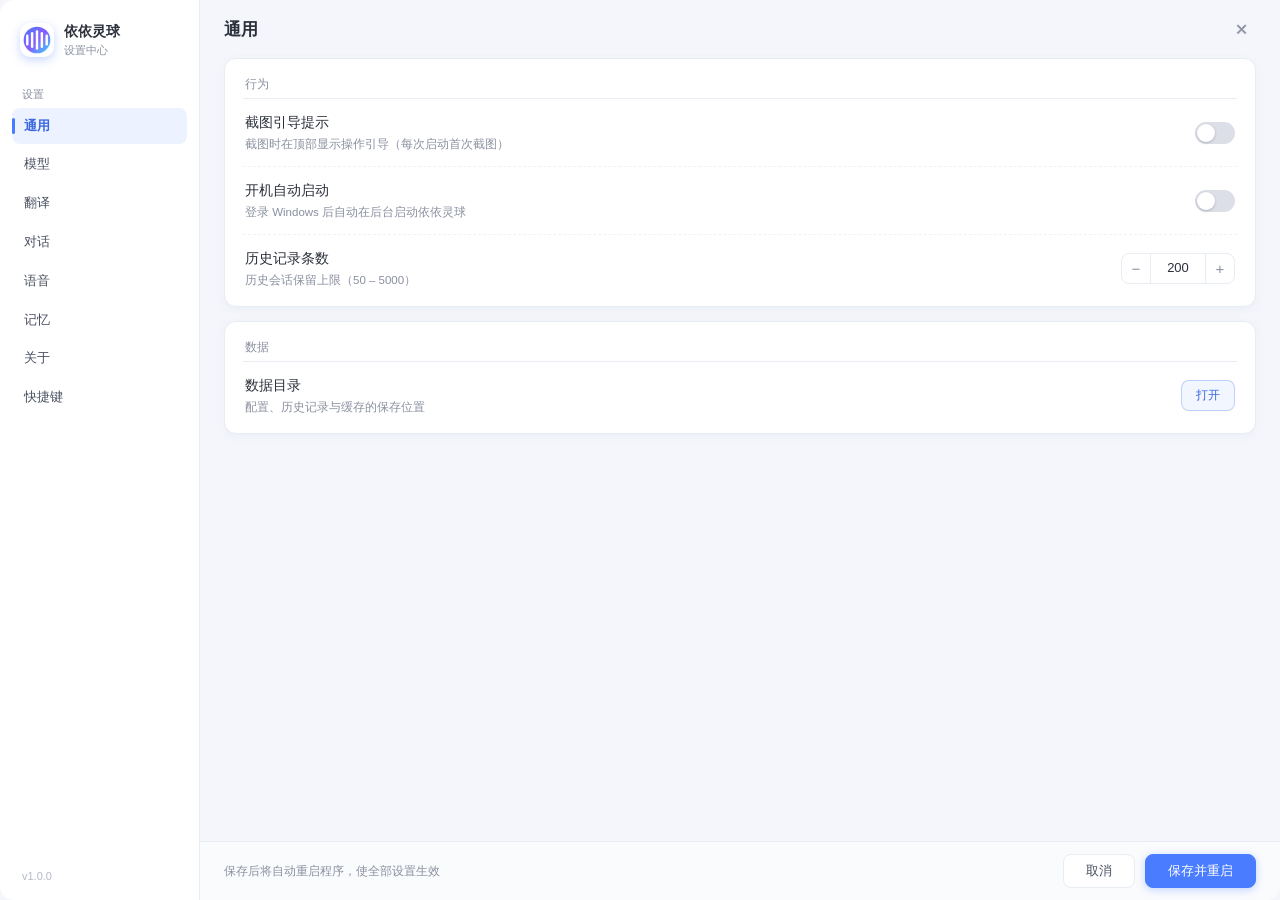
==== wwwroot/settings.html @ 35b39910 "依依灵球 YiYiBall v1.0.0（源码 + 开源合规文件 + 运行时 int8 模型，克隆后编译即完整可用）" ====
<!DOCTYPE html>
<html lang="zh-CN">
<head>
<meta charset="utf-8" />
<meta name="viewport" content="width=device-width, initial-scale=1" />
<title>依依灵球 · 设置</title>
<style>
  * { margin: 0; padding: 0; box-sizing: border-box; }
  :root {
    --brand: #4A7CFF;
    --brand-dim: #3A66E0;
    --bg: #f4f6fb;
    --panel: #ffffff;
    --line: #e8ecf3;
    --text: #2b2f3a;
    --dim: #8a90a0;
  }
  html, body { height: 100%; }
  body {
    font: 13px/1.6 "Microsoft YaHei UI", "Segoe UI", sans-serif;
    background: var(--bg);
    color: var(--text);
    overflow: hidden;
    user-select: none;
  }

  /* 内容铺满窗口，外置柔和阴影由 DropShadowWindow 窗口提供 */
  #wrap {
    display: flex;
    height: 100vh;
    margin: 0;
    border-radius: 14px;
    overflow: hidden;
    background: var(--bg);
  }

  /* ---------- 左侧导航白卡 ---------- */
  #nav {
    width: 200px;
    flex-shrink: 0;
    background: var(--panel);
    border-right: 1px solid var(--line);
    display: flex;
    flex-direction: column;
    padding: 18px 12px 12px;
  }
  .brand {
    display: flex; align-items: center; gap: 10px;
    padding: 2px 8px 16px;
    cursor: default;   /* 可拖动区 */
  }
  .logo {
    width: 34px; height: 34px; border-radius: 10px;
    display: flex; align-items: center; justify-content: center;
    box-shadow: 0 3px 10px rgba(74,124,255,.30);
  }
  .logo svg { width: 34px; height: 34px; border-radius: 10px; }
  .bt { font-size: 14px; font-weight: 600; }
  .bs { font-size: 11px; color: var(--dim); }

  .group-label {
    font-size: 11px; color: var(--dim);
    padding: 10px 10px 4px;
  }
  .nav-item {
    position: relative;
    padding: 8px 12px;
    border-radius: 8px;
    color: #4a5060;
    cursor: pointer;
    display: flex; align-items: center; justify-content: space-between;
    margin-bottom: 2px;
  }
  .nav-item:hover { background: #f2f5fb; }
  .nav-item.active {
    background: rgba(74,124,255,.10);
    color: var(--brand-dim);
    font-weight: 600;
  }
  .nav-item.active::before {
    content: "";
    position: absolute; left: 0; top: 50%;
    transform: translateY(-50%);
    width: 3px; height: 16px; border-radius: 2px;
    background: var(--brand);
  }
  .nav-item.soon { color: #b6bac6; cursor: default; }
  .nav-item.soon:hover { background: transparent; }
  .soon-tag {
    font-size: 10px; color: var(--dim);
    background: #f0f2f7;
    border-radius: 999px; padding: 1px 7px;
  }
  #nav-foot { margin-top: auto; padding: 8px 10px 2px; font-size: 11px; color: #b6bac6; }

  /* ---------- 右侧内容 ---------- */
  #content { flex: 1; display: flex; flex-direction: column; min-width: 0; }
  #head {
    display: flex; align-items: center; justify-content: space-between;
    padding: 16px 24px 10px;
    cursor: default;   /* 可拖动区 */
  }
  #title { font-size: 17px; font-weight: 600; }
  #btn-close {
    width: 28px; height: 28px;
    border: none; border-radius: 8px;
    background: transparent; color: var(--dim);
    font-size: 14px; cursor: pointer;
  }
  #btn-close:hover { background: #ffecec; color: #e05a55; }

  #pages { flex: 1; overflow-y: auto; padding: 4px 24px 16px; }
  #pages::-webkit-scrollbar { width: 6px; }
  #pages::-webkit-scrollbar-thumb { background: #d7dbe4; border-radius: 3px; }

  .page { display: none; }
  .page.active { display: block; }

  .card {
    background: var(--panel);
    border: 1px solid var(--line);
    border-radius: 12px;
    box-shadow: 0 2px 10px rgba(70,90,160,.05);
    padding: 4px 18px;
    margin-bottom: 14px;
  }
  .card-title {
    font-size: 12px; color: var(--dim);
    padding: 12px 2px 4px;
    border-bottom: 1px solid var(--line);
  }
  .row {
    display: flex; align-items: center; justify-content: space-between;
    gap: 20px;
    padding: 13px 2px;
  }
  .row + .row { border-top: 1px dashed #f0f2f7; }
  /* 长说明行：说明整行铺满，控件换到下一行（避免说明文字被输入框挤成窄条竖排） */
  .row.stack { flex-direction: column; align-items: stretch; gap: 10px; }
  .row.stack .ctl { width: 100%; }
  .row.stack .ctl .tin { flex: 1; width: auto; }

  /* 快捷键录制输入框 */
  .hk { text-align: center; cursor: pointer; }
  .hk:focus { border-color: var(--brand); background: #fff; }
  .hk.recording { border-color: var(--brand); background: #f4f7ff; }
  .info { min-width: 0; }
  .info .t { font-size: 13.5px; font-weight: 500; }
  .info .d { font-size: 11.5px; color: var(--dim); margin-top: 1px; }
  #lnk-apikeys { color: var(--brand-dim); font-size: 11px; text-decoration: none; }
  #lnk-apikeys:hover { text-decoration: underline; }

  /* ---------- 控件 ---------- */
  .ctl { flex-shrink: 0; display: flex; align-items: center; gap: 8px; }

  .switch {
    width: 40px; height: 22px; border-radius: 999px;
    background: #dcdfe8; position: relative;
    cursor: pointer; transition: background .18s;
    flex-shrink: 0;
  }
  .switch::after {
    content: "";
    position: absolute; top: 2px; left: 2px;
    width: 18px; height: 18px; border-radius: 50%;
    background: #fff;
    box-shadow: 0 1px 3px rgba(0,0,0,.20);
    transition: left .18s;
  }
  .switch.on { background: var(--brand); }
  .switch.on::after { left: 20px; }

  .tin {
    width: 360px;
    padding: 7px 10px;
    border: 1px solid var(--line);
    border-radius: 8px;
    background: #fbfcfe;
    color: var(--text);
    font: 12.5px "Microsoft YaHei UI", sans-serif;
    outline: none;
  }
  .tin:focus { border-color: var(--brand); background: #fff; }
  .tin.mono { font-family: Consolas, monospace; }

  .sbtn {
    padding: 6px 14px;
    border: 1px solid rgba(74,124,255,.30);
    border-radius: 8px;
    background: rgba(74,124,255,.07);
    color: var(--brand-dim);
    font-size: 12px; cursor: pointer;
    font-family: inherit;
    flex-shrink: 0;
  }
  .sbtn:hover { background: var(--brand); border-color: var(--brand); color: #fff; }

  .step {
    display: flex; align-items: center;
    border: 1px solid var(--line);
    border-radius: 8px; overflow: hidden;
    background: #fff;
  }
  .step button {
    width: 28px; height: 28px;
    border: none; background: transparent;
    color: var(--dim); font-size: 15px; cursor: pointer;
  }
  .step button:hover { background: #f2f5fb; color: var(--text); }
  .step .val {
    min-width: 56px; text-align: center;
    font-size: 13px; font-weight: 500;
    border-left: 1px solid var(--line);
    border-right: 1px solid var(--line);
    padding: 4px 6px;
  }

  .about-val { font-size: 12.5px; color: var(--dim); }

  /* ---------- 底栏 ---------- */
  #foot {
    display: flex; align-items: center; justify-content: space-between;
    padding: 12px 24px;
    border-top: 1px solid var(--line);
    background: rgba(255,255,255,.6);
  }
  .hint { font-size: 11.5px; color: var(--dim); }
  .btns { display: flex; gap: 10px; }
  .btn {
    padding: 7px 22px;
    border-radius: 8px;
    font-size: 13px; cursor: pointer;
    font-family: inherit;
  }
  .btn.ghost {
    border: 1px solid var(--line);
    background: #fff; color: #4a5060;
  }
  .btn.ghost:hover { border-color: #c9cfdb; }
  .btn.primary {
    border: 1px solid var(--brand);
    background: var(--brand); color: #fff;
    box-shadow: 0 2px 8px rgba(74,124,255,.30);
  }
  .btn.primary:hover { background: var(--brand-dim); border-color: var(--brand-dim); }

  /* ---------- Toast ---------- */
  #toast {
    position: fixed; left: 50%; top: 24px;
    transform: translateX(-50%) translateY(-8px);
    background: #fff;
    border: 1px solid rgba(74,124,255,.35);
    color: var(--text);
    padding: 8px 18px;
    border-radius: 999px;
    box-shadow: 0 6px 20px rgba(60,80,160,.16);
    font-size: 12.5px;
    opacity: 0; pointer-events: none;
    transition: all .25s ease;
  }
  #toast.show { opacity: 1; transform: translateX(-50%) translateY(0); }
</style>
</head>
<body>
<div id="wrap">
  <aside id="nav">
    <div class="brand" id="brand">
      <div class="logo"><svg viewBox="0 0 56 56" xmlns="http://www.w3.org/2000/svg">
        <defs><linearGradient id="ballG" x1="0" y1="0" x2="1" y2="1">
          <stop offset="0" stop-color="#4A7CFF"/><stop offset=".5" stop-color="#8A5CFF"/><stop offset="1" stop-color="#38D6FF"/>
        </linearGradient></defs>
        <circle cx="28" cy="28" r="22" fill="url(#ballG)"/>
        <g stroke="#fff" stroke-width="4" stroke-linecap="round">
          <line x1="12" y1="21" x2="12" y2="35"/><line x1="20" y1="17" x2="20" y2="39"/>
          <line x1="28" y1="14" x2="28" y2="42"/><line x1="36" y1="17" x2="36" y2="39"/>
          <line x1="44" y1="21" x2="44" y2="35"/>
        </g>
      </svg></div>
      <div>
        <div class="bt">依依灵球</div>
        <div class="bs">设置中心</div>
      </div>
    </div>

    <div class="group-label">设置</div>
    <div class="nav-item active" data-page="general">通用</div>
    <div class="nav-item" data-page="models">模型</div>
    <div class="nav-item" data-page="translate">翻译</div>
    <div class="nav-item" data-page="chat">对话</div>
    <div class="nav-item" data-page="voice">语音</div>
    <div class="nav-item" data-page="memory">记忆</div>
    <div class="nav-item" data-page="about">关于</div>
    <div class="nav-item" data-page="shortcuts">快捷键</div>

    <div id="nav-foot">v1.0.0</div>
  </aside>

  <main id="content">
    <header id="head">
      <div id="title">通用</div>
      <button id="btn-close" title="关闭 (Esc)">✕</button>
    </header>

    <div id="pages">
      <!-- 通用 -->
      <section class="page active" data-page="general">
        <div class="card">
          <div class="card-title">行为</div>
          <div class="row">
            <div class="info">
              <div class="t">截图引导提示</div>
              <div class="d">截图时在顶部显示操作引导（每次启动首次截图）</div>
            </div>
            <div class="ctl"><div class="switch" id="screenshotTip"></div></div>
          </div>
          <div class="row">
            <div class="info">
              <div class="t">开机自动启动</div>
              <div class="d">登录 Windows 后自动在后台启动依依灵球</div>
            </div>
            <div class="ctl"><div class="switch" id="autoStart"></div></div>
          </div>
          <div class="row">
            <div class="info">
              <div class="t">历史记录条数</div>
              <div class="d">历史会话保留上限（50 – 5000）</div>
            </div>
            <div class="ctl">
              <div class="step">
                <button id="hl-minus" title="减少">−</button>
                <div class="val" id="historyLimit">200</div>
                <button id="hl-plus" title="增加">+</button>
              </div>
            </div>
          </div>
        </div>
        <div class="card">
          <div class="card-title">数据</div>
          <div class="row">
            <div class="info">
              <div class="t">数据目录</div>
              <div class="d">配置、历史记录与缓存的保存位置</div>
            </div>
            <div class="ctl"><button class="sbtn" id="btn-datadir">打开</button></div>
          </div>
        </div>
      </section>

      <!-- 模型（集中管理：API 服务 + 全部模型） -->
      <section class="page" data-page="models">
        <div class="card">
          <div class="card-title">API 服务</div>
          <div class="row">
            <div class="info">
              <div class="t">API 地址</div>
              <div class="d">OpenAI 兼容接口地址（全局共用）</div>
            </div>
            <div class="ctl"><input class="tin mono" id="baseUrl" spellcheck="false" /></div>
          </div>
          <div class="row stack">
            <div class="info">
              <div class="t">API Key</div>
              <div class="d">已保存的 Key 不会回显；留空保持不变，输入新 Key 则覆盖 · <a id="lnk-apikeys" href="https://platform.qianwenai.com/home/api-keys" target="_blank" rel="noopener noreferrer">获取 API Key</a></div>
            </div>
            <div class="ctl">
              <input class="tin mono" id="apiKey" type="password" spellcheck="false" />
              <button class="sbtn" id="btn-eye">显示</button>
            </div>
          </div>
        </div>
        <div class="card">
          <div class="card-title">翻译与对话模型</div>
          <div class="row">
            <div class="info">
              <div class="t">翻译模型</div>
              <div class="d">划词翻译使用的模型</div>
            </div>
            <div class="ctl"><input class="tin mono" id="translationModel" spellcheck="false" /></div>
          </div>
          <div class="row">
            <div class="info">
              <div class="t">截图识别模型</div>
              <div class="d">截图翻译先用的多模态 OCR 模型，识别后再交给对话模型翻译</div>
            </div>
            <div class="ctl"><input class="tin mono" id="ocrModel" spellcheck="false" /></div>
          </div>
          <div class="row">
            <div class="info">
              <div class="t">标题生成模型</div>
              <div class="d">截图翻译与长句划词结束后，为会话重写简短标题</div>
            </div>
            <div class="ctl"><input class="tin mono" id="titleModel" spellcheck="false" /></div>
          </div>
          <div class="row">
            <div class="info">
              <div class="t">对话模型</div>
              <div class="d">对话窗口使用的模型，可针对翻译结果继续追问</div>
            </div>
            <div class="ctl"><input class="tin mono" id="chatModel" spellcheck="false" /></div>
          </div>
        </div>
        <div class="card">
          <div class="card-title">语音模型</div>
          <div class="row">
            <div class="info">
              <div class="t">语音识别模型</div>
              <div class="d">整段录音送该模型转文字</div>
            </div>
            <div class="ctl"><input class="tin mono" id="asrModel" spellcheck="false" /></div>
          </div>
          <div class="row">
            <div class="info">
              <div class="t">意图路由模型</div>
              <div class="d">语音指令的纯分类模型，判断闲聊还是要执行操作</div>
            </div>
            <div class="ctl"><input class="tin mono" id="intentModel" spellcheck="false" /></div>
          </div>
          <div class="row">
            <div class="info">
              <div class="t">操作规划模型</div>
              <div class="d">执行类语音指令的结构化规划（生成操作步骤）</div>
            </div>
            <div class="ctl"><input class="tin mono" id="planModel" spellcheck="false" /></div>
          </div>
        </div>
        <div class="card">
          <div class="card-title">记忆与视觉模型</div>
          <div class="row">
            <div class="info">
              <div class="t">向量化模型</div>
              <div class="d">记忆与知识库共用的 embedding 模型（云端）</div>
            </div>
            <div class="ctl"><input class="tin mono" id="embeddingModel" spellcheck="false" /></div>
          </div>
          <div class="row">
            <div class="info">
              <div class="t">屏幕定位模型</div>
              <div class="d">语音执行操作时定位屏幕元素（输出归一化包围盒的视觉模型）</div>
            </div>
            <div class="ctl"><input class="tin mono" id="groundModel" spellcheck="false" /></div>
          </div>
        </div>
      </section>

      <!-- 翻译 -->
      <section class="page" data-page="translate">
        <div class="card">
          <div class="card-title">划词行为</div>
          <div class="row">
            <div class="info">
              <div class="t">选中后自动发音</div>
              <div class="d">划词翻译完成后自动朗读原词</div>
            </div>
            <div class="ctl"><div class="switch" id="autoSpeak"></div></div>
          </div>
        </div>
      </section>

      <!-- 对话 -->
      <section class="page" data-page="chat">
        <div class="card">
          <div class="card-title">行为</div>
          <div class="row">
            <div class="info">
              <div class="t">回复自动朗读</div>
              <div class="d">对话回复完成后自动朗读（截图翻译的长文不读）</div>
            </div>
            <div class="ctl"><div class="switch" id="autoSpeakReply"></div></div>
          </div>
          <div class="row">
            <div class="info">
              <div class="t">上下文轮数</div>
              <div class="d">每次提问携带的最近对话轮数，越大越连贯也越耗 token（1 – 50）</div>
            </div>
            <div class="ctl">
              <div class="step">
                <button id="ct-minus" title="减少">−</button>
                <div class="val" id="contextTurns">10</div>
                <button id="ct-plus" title="增加">+</button>
              </div>
            </div>
          </div>
        </div>
        <div class="card">
          <div class="card-title">人设</div>
          <div class="row" style="align-items: flex-start;">
            <div class="info">
              <div class="t">系统提示词</div>
              <div class="d">自定义依依的性格与回答风格；留空使用内置讲解者提示词</div>
            </div>
            <div class="ctl">
              <textarea class="tin" id="systemPrompt" rows="4" spellcheck="false"
                style="resize: vertical;" placeholder="留空 = 内置默认人设"></textarea>
            </div>
          </div>
        </div>
      </section>

      <!-- 语音 -->
      <section class="page" data-page="voice">
        <div class="card">
          <div class="card-title">功能开关</div>
          <div class="row">
            <div class="info">
              <div class="t">语音对话</div>
              <div class="d">长按主球进入语音对话（总开关）</div>
            </div>
            <div class="ctl"><div class="switch" id="voiceEnabled"></div></div>
          </div>
          <div class="row">
            <div class="info">
              <div class="t">语音唤醒</div>
              <div class="d">待机时保持监听唤醒词，说唤醒词直接进入语音对话</div>
            </div>
            <div class="ctl"><div class="switch" id="wakeWordEnabled"></div></div>
          </div>
        </div>
        <div class="card">
          <div class="card-title">麦克风</div>
          <div class="row">
            <div class="info">
              <div class="t">录音设备</div>
              <div class="d">语音对话与唤醒共用的输入设备（按系统设备清单）</div>
            </div>
            <div class="ctl"><select class="tin" id="micDevice"></select></div>
          </div>
          <div class="row">
            <div class="info">
              <div class="t">麦克风灵敏度</div>
              <div class="d">越高越容易识别开口，过高可能把噪声误切成语句</div>
            </div>
            <div class="ctl">
              <div class="step">
                <button id="ms-minus" title="降低">−</button>
                <div class="val" id="micSensitivity">50%</div>
                <button id="ms-plus" title="提高">+</button>
              </div>
            </div>
          </div>
        </div>
        <div class="card">
          <div class="card-title">播报</div>
          <div class="row">
            <div class="info">
              <div class="t">CosyVoice 服务地址</div>
              <div class="d">本地 TTS 推理服务，留空则用系统语音兜底</div>
            </div>
            <div class="ctl"><input class="tin mono" id="ttsCosyVoiceUrl" placeholder="http://127.0.0.1:9777" spellcheck="false" /></div>
          </div>
        </div>
      </section>

      <!-- 记忆 -->
      <section class="page" data-page="memory">
        <div class="card">
          <div class="card-title">资料知识库</div>
          <div class="row" style="align-items: flex-start;">
            <div class="info">
              <div class="t">收录文件夹</div>
              <div class="d">一行一个路径，文件夹里的 txt/md/pdf/docx 会自动入库（回答问题时参考）</div>
            </div>
            <div class="ctl">
              <textarea class="tin" id="kbFolders" rows="4" spellcheck="false"
                style="resize: vertical; font-family: Consolas, monospace;"></textarea>
            </div>
          </div>
          <div class="row">
            <div class="info">
              <div class="t">增量扫描</div>
              <div class="d">程序启动时自动扫描；改动文件后也可手动扫描</div>
            </div>
            <div class="ctl"><button class="sbtn" id="btn-scan">立即扫描</button></div>
          </div>
        </div>
        <div class="card">
          <div class="card-title">长期记忆</div>
          <div class="row" style="padding-bottom: 6px;">
            <div class="info">
              <div class="d">说「记住 / 记一下 XXX」即可新增；聊天中提到偏好习惯时依依也会自动记。点内容可编辑。</div>
            </div>
            <div class="ctl"><button class="sbtn" id="btn-refresh-mem">刷新</button></div>
          </div>
          <div id="mem-list"></div>
        </div>
        <div class="card">
          <div class="card-title">技能库</div>
          <div class="row" style="padding-bottom: 6px;">
            <div class="info">
              <div class="d">说「把这个存成技能，叫 XX」沉淀最近一次操作；说「执行 XX」回放。</div>
            </div>
            <div class="ctl"><button class="sbtn" id="btn-refresh-skill">刷新</button></div>
          </div>
          <div id="skill-list"></div>
        </div>
      </section>

      <!-- 快捷键：悬浮球手势（固定） + 全局快捷键（用户自定义录制） -->
      <section class="page" data-page="shortcuts">
        <div class="card">
          <div class="card-title">全局快捷键 · 点击右侧输入框后按下组合键即可设置，按 Backspace 清除，Esc 取消（默认留空不启用）</div>
          <div class="row">
            <div class="info"><div class="t">截图翻译</div><div class="d">等同单击主球，任何界面下按快捷键生效</div></div>
            <div class="ctl"><input id="hk-screenshot" class="tin hk" placeholder="未设置" readonly /></div>
          </div>
          <div class="row">
            <div class="info"><div class="t">开始 / 结束语音对话</div><div class="d">等同长按主球（需语音功能已开启）</div></div>
            <div class="ctl"><input id="hk-voice" class="tin hk" placeholder="未设置" readonly /></div>
          </div>
          <div class="row">
            <div class="info"><div class="t">打开对话面板</div><div class="d">等同双击主球，面板出现在鼠标附近</div></div>
            <div class="ctl"><input id="hk-chat" class="tin hk" placeholder="未设置" readonly /></div>
          </div>
        </div>
        <div class="card">
          <div class="card-title">悬浮球手势</div>
          <div class="row">
            <div class="info"><div class="t">单击主球</div><div class="d">进入截图翻译模式（拖拽框选屏幕区域识别翻译）</div></div>
          </div>
          <div class="row">
            <div class="info"><div class="t">双击主球</div><div class="d">打开对话面板（无选中词的空白会话）</div></div>
          </div>
          <div class="row">
            <div class="info"><div class="t">长按主球 0.5 秒</div><div class="d">进入语音对话模式（松开结束）</div></div>
          </div>
          <div class="row">
            <div class="info"><div class="t">按住拖动</div><div class="d">移动悬浮球位置</div></div>
          </div>
          <div class="row">
            <div class="info"><div class="t">拖至屏幕边缘</div><div class="d">贴边吸附半隐藏，往回拖动恢复</div></div>
          </div>
        </div>
        <div class="card">
          <div class="card-title">划词翻译</div>
          <div class="row">
            <div class="info"><div class="t">选中文字</div><div class="d">任意应用中选中文字即自动触发，无需按键</div></div>
          </div>
        </div>
        <div class="card">
          <div class="card-title">截图模式</div>
          <div class="row">
            <div class="info"><div class="t">拖拽框选</div><div class="d">按住左键框选区域，松手开始识别</div></div>
          </div>
          <div class="row">
            <div class="info"><div class="t">Esc</div><div class="d">取消本次截图</div></div>
          </div>
        </div>
        <div class="card">
          <div class="card-title">托盘</div>
          <div class="row">
            <div class="info"><div class="t">左键点击图标</div><div class="d">打开设置中心</div></div>
          </div>
          <div class="row">
            <div class="info"><div class="t">右键点击图标</div><div class="d">弹出菜单（打开设置 / 退出）</div></div>
          </div>
        </div>
      </section>

      <!-- 关于 -->
      <section class="page" data-page="about">
        <div class="card">
          <div class="card-title">关于</div>
          <div class="row">
            <div class="info"><div class="t">版本</div></div>
            <div class="ctl"><span class="about-val">1.0.0</span></div>
          </div>
          <div class="row">
            <div class="info">
              <div class="t">依依灵球 YiYi Ball</div>
              <div class="d">划词翻译 + AI 对话 + 语音助手，数据保存在程序目录 data 文件夹</div>
            </div>
          </div>
        </div>
      </section>
    </div>

    <footer id="foot">
      <div class="hint">保存后将自动重启程序，使全部设置生效</div>
      <div class="btns">
        <button class="btn ghost" id="btn-cancel">取消</button>
        <button class="btn primary" id="btn-save">保存并重启</button>
      </div>
    </footer>
  </main>
</div>
<div id="toast"></div>

<script>
  const $ = (s) => document.querySelector(s);
  const bridge = window.chrome?.webview;
  if (bridge) bridge.postMessage({ type: 'ready' });

  // ---------- 导航（纯前端切换） ----------
  const titles = { general: '通用', models: '模型', translate: '翻译', chat: '对话', voice: '语音', memory: '记忆', about: '关于', shortcuts: '快捷键' };
  document.querySelectorAll('.nav-item:not(.soon)').forEach((el) => {
    el.addEventListener('click', () => {
      document.querySelectorAll('.nav-item').forEach((n) => n.classList.remove('active'));
      document.querySelectorAll('.page').forEach((p) => p.classList.remove('active'));
      el.classList.add('active');
      const page = el.dataset.page;
      document.querySelector(`.page[data-page="${page}"]`).classList.add('active');
      $('#title').textContent = titles[page];
      if (page === 'memory') { bridge?.postMessage({ type: 'listMemories' }); bridge?.postMessage({ type: 'listSkills' }); }
    });
  });

  // ---------- 控件 ----------
  let cfg = null;
  function fill(c) {
    cfg = c;
    $('#baseUrl').value = c.baseUrl || '';
    $('#apiKey').value = c.apiKey || '';
    $('#translationModel').value = c.translationModel || '';
    $('#chatModel').value = c.chatModel || '';
    $('#ocrModel').value = c.ocrModel || '';
    $('#titleModel').value = c.titleModel || '';
    $('#autoSpeak').classList.toggle('on', !!c.autoSpeak);
    $('#screenshotTip').classList.toggle('on', !!c.showScreenshotTip);
    $('#autoStart').classList.toggle('on', c.autoStart !== false);   // 默认勾选（旧配置无此字段时视为开启）
    $('#historyLimit').textContent = c.historyLimit;
    // 全局快捷键（空 = 未设置）
    const hk = c.hotkeys || {};
    $('#hk-screenshot').value = hk.screenshot || '';
    $('#hk-voice').value = hk.voice || '';
    $('#hk-chat').value = hk.chat || '';
    // 语音
    $('#voiceEnabled').classList.toggle('on', !!c.voiceEnabled);
    $('#wakeWordEnabled').classList.toggle('on', !!c.wakeWordEnabled);
    $('#asrModel').value = c.asrModel || '';
    $('#ttsCosyVoiceUrl').value = c.ttsCosyVoiceUrl || '';
    msVal = Math.min(10, Math.max(0, Math.round((typeof c.micSensitivity === 'number' ? c.micSensitivity : 0.5) * 10)));
    msShow();
    const sel = $('#micDevice');
    sel.innerHTML = '';
    const devs = c.micDevices || [];
    devs.forEach((name, i) => {
      const o = document.createElement('option');
      o.value = i; o.textContent = i + '. ' + name;
      sel.appendChild(o);
    });
    if (!sel.options.length) {
      const o = document.createElement('option');
      o.value = 0; o.textContent = '未检测到麦克风';
      sel.appendChild(o);
    }
    sel.value = String(c.micDevice || 0);
    if (!sel.value && sel.options.length) sel.selectedIndex = 0;
    // 记忆
    $('#embeddingModel').value = c.embeddingModel || '';
    $('#kbFolders').value = (c.kbFolders || []).join('\n');
    // 模型页：意图 / 规划 / 屏幕定位
    $('#intentModel').value = c.intentModel || '';
    $('#planModel').value = c.planModel || '';
    $('#groundModel').value = c.groundModel || '';
    // 对话行为
    $('#autoSpeakReply').classList.toggle('on', !!c.autoSpeakReply);
    $('#systemPrompt').value = c.systemPrompt || '';
    ct = Math.min(50, Math.max(1, typeof c.contextTurns === 'number' ? c.contextTurns : 10));
    ctShow();
  }

  $('#autoSpeak').addEventListener('click', (e) => e.target.classList.toggle('on'));
  $('#screenshotTip').addEventListener('click', (e) => e.target.classList.toggle('on'));
  $('#autoStart').addEventListener('click', (e) => e.target.classList.toggle('on'));
  $('#autoSpeakReply').addEventListener('click', (e) => e.target.classList.toggle('on'));
  $('#voiceEnabled').addEventListener('click', (e) => e.target.classList.toggle('on'));
  $('#wakeWordEnabled').addEventListener('click', (e) => e.target.classList.toggle('on'));

  let hl = 200;
  $('#hl-minus').addEventListener('click', () => { hl = Math.max(50, hl - 50); $('#historyLimit').textContent = hl; });
  $('#hl-plus').addEventListener('click', () => { hl = Math.min(5000, hl + 50); $('#historyLimit').textContent = hl; });

  // 全局快捷键录制：点击输入框进入录制态，按下组合键写入；Esc 取消，Backspace/Delete 清空
  // 安全约束（与 C# 侧 HotkeyMap 一致）：无修饰键时仅允许 F1~F12，防止单键劫持全局打字
  const HK_KEY_NAMES = { Enter: 'Enter', Escape: 'Esc', Tab: 'Tab', Space: 'Space', Backspace: 'Backspace',
    Delete: 'Delete', Insert: 'Insert', Home: 'Home', End: 'End', PageUp: 'PageUp', PageDown: 'PageDown',
    ArrowUp: 'Up', ArrowDown: 'Down', ArrowLeft: 'Left', ArrowRight: 'Right',
    PrintScreen: 'PrintScreen' };
  function hkFormat(mods, key) {
    const parts = [];
    if (mods.ctrl) parts.push('Ctrl');
    if (mods.alt) parts.push('Alt');
    if (mods.shift) parts.push('Shift');
    if (mods.win) parts.push('Win');
    parts.push(key);
    return parts.join('+');
  }
  document.querySelectorAll('.hk').forEach((input) => {
    const old = () => input.dataset.saved !== undefined ? input.dataset.saved : input.value;
    input.addEventListener('focus', () => {
      input.dataset.saved = input.value;
      input.classList.add('recording');
      input.value = '按下组合键…';
    });
    input.addEventListener('blur', () => {
      input.classList.remove('recording');
      input.value = old();
      delete input.dataset.saved;
    });
    input.addEventListener('keydown', (e) => {
      e.preventDefault();
      e.stopPropagation();
      if (e.key === 'Escape') { input.blur(); return; }            // 取消：恢复旧值
      if (e.key === 'Backspace' || e.key === 'Delete') {           // 清除：留空 = 不启用
        input.dataset.saved = '';
        input.blur();
        return;
      }
      const mods = { ctrl: e.ctrlKey, alt: e.altKey, shift: e.shiftKey, win: e.metaKey };
      const mCount = (mods.ctrl ? 1 : 0) + (mods.alt ? 1 : 0) + (mods.shift ? 1 : 0) + (mods.win ? 1 : 0);
      let key = '';
      if (/^Key[A-Z]$/.test(e.code)) key = e.code.slice(3);
      else if (/^Digit[0-9]$/.test(e.code)) key = e.code.slice(5);
      else if (/^F([1-9]|1[0-2])$/.test(e.code)) key = e.code;
      else if (HK_KEY_NAMES[e.code]) key = HK_KEY_NAMES[e.code];
      if (!key) return;                                            // 纯修饰键单独按下：忽略
      const isFKey = /^F([1-9]|1[0-2])$/.test(key);
      if (mCount === 0 && !isFKey) {                               // 无修饰键且非 F 键：拒绝
        input.value = '需配合 Ctrl/Alt/Shift 或使用 F1~F12';
        return;
      }
      input.dataset.saved = hkFormat(mods, key);
      input.blur();
    });
  });

  // 上下文轮数：1..50 档
  let ct = 10;
  function ctShow() { $('#contextTurns').textContent = ct; }
  $('#ct-minus').addEventListener('click', () => { ct = Math.max(1, ct - 1); ctShow(); });
  $('#ct-plus').addEventListener('click', () => { ct = Math.min(50, ct + 1); ctShow(); });

  // 麦克风灵敏度：0..10 档，内部 0..1
  let msVal = 5;
  function msShow() { $('#micSensitivity').textContent = (msVal * 10) + '%'; }
  $('#ms-minus').addEventListener('click', () => { msVal = Math.max(0, msVal - 1); msShow(); });
  $('#ms-plus').addEventListener('click', () => { msVal = Math.min(10, msVal + 1); msShow(); });

  $('#btn-eye').addEventListener('click', () => {
    const inp = $('#apiKey');
    const show = inp.type === 'password';
    inp.type = show ? 'text' : 'password';
    $('#btn-eye').textContent = show ? '隐藏' : '显示';
  });

  // ---------- 消息 ----------
  function toast(msg) {
    const t = $('#toast');
    t.textContent = msg;
    t.classList.add('show');
    clearTimeout(toast._timer);
    toast._timer = setTimeout(() => t.classList.remove('show'), 2200);
  }

  if (bridge) bridge.addEventListener('message', (ev) => {
    const d = ev.data || {};
    if (d.type === 'config') { fill(d); hl = d.historyLimit || 200; }
    else if (d.type === 'saved') {
      // 用保存后的最新值刷新界面，保证勾选与实际配置一致（C# 回传为平铺字段）
      fill(d);
      hl = d.historyLimit || hl;
      toast('已保存，正在重启…');
    }
    else if (d.type === 'memories') renderMemories(d.items || []);
    else if (d.type === 'memoriesSaved') { bridge.postMessage({ type: 'listMemories' }); toast('已更新'); }
    else if (d.type === 'skills') renderSkills(d.items || []);
    else if (d.type === 'skillsSaved') { bridge.postMessage({ type: 'listSkills' }); toast('已删除'); }
    else if (d.type === 'kbScanDone') {
      $('#btn-scan').disabled = false;
      $('#btn-scan').textContent = '立即扫描';
      toast(d.updated >= 0 ? `扫描完成，更新 ${d.updated} 个文件` : ('扫描失败：' + (d.message || '')));
    }
    else if (d.type === 'error') toast(d.message || '出错了');
  });

  // ---------- 记忆页：长期记忆 / 技能库 ----------
  function esc(s) {
    return String(s ?? '').replace(/[&<>"]/g, (c) => ({ '&': '&amp;', '<': '&lt;', '>': '&gt;', '"': '&quot;' }[c]));
  }

  function renderMemories(items) {
    const box = $('#mem-list');
    if (!items.length) {
      box.innerHTML = '<div class="row"><div class="d" style="color:var(--dim)">还没有记忆。</div></div>';
      return;
    }
    box.innerHTML = items.map((m) => `
      <div class="row" data-id="${m.id}">
        <div class="info">
          <div class="t mem-content" style="cursor:text" title="点击编辑">${esc(m.content)}</div>
          <div class="d">${esc(m.updatedAt || '')}</div>
        </div>
        <div class="ctl">
          <button class="sbtn mem-del">删除</button>
        </div>
      </div>`).join('');

    box.querySelectorAll('.mem-del').forEach((btn) => {
      btn.addEventListener('click', () => {
        const id = parseInt(btn.closest('.row').dataset.id, 10);
        bridge?.postMessage({ type: 'deleteMemory', id });
      });
    });
    box.querySelectorAll('.mem-content').forEach((el) => {
      el.addEventListener('click', () => {
        if (el.querySelector('input')) return;
        const row = el.closest('.row');
        const id = parseInt(row.dataset.id, 10);
        const old = el.textContent;
        el.innerHTML = '';
        const inp = document.createElement('input');
        inp.className = 'tin';
        inp.style.width = '100%';
        inp.value = old;
        el.appendChild(inp);
        inp.focus();
        const save = () => {
          const v = inp.value.trim();
          el.textContent = v || old;
          if (v && v !== old) bridge?.postMessage({ type: 'updateMemory', id, content: v });
        };
        inp.addEventListener('keydown', (e) => { if (e.key === 'Enter') inp.blur(); });
        inp.addEventListener('blur', save);
      });
    });
  }

  function renderSkills(items) {
    const box = $('#skill-list');
    if (!items.length) {
      box.innerHTML = '<div class="row"><div class="d" style="color:var(--dim)">还没有技能。</div></div>';
      return;
    }
    box.innerHTML = items.map((s) => {
      let steps = 0;
      try { steps = JSON.parse(s.actions).length; } catch { }
      return `
      <div class="row" data-id="${s.id}">
        <div class="info">
          <div class="t">${esc(s.name)}</div>
          <div class="d">${steps} 步操作序列</div>
        </div>
        <div class="ctl">
          <button class="sbtn skill-del">删除</button>
        </div>
      </div>`;
    }).join('');
    box.querySelectorAll('.skill-del').forEach((btn) => {
      btn.addEventListener('click', () => {
        const id = parseInt(btn.closest('.row').dataset.id, 10);
        bridge?.postMessage({ type: 'deleteSkill', id });
      });
    });
  }

  $('#btn-refresh-mem').addEventListener('click', () => bridge?.postMessage({ type: 'listMemories' }));
  $('#btn-refresh-skill').addEventListener('click', () => bridge?.postMessage({ type: 'listSkills' }));
  $('#btn-scan').addEventListener('click', () => {
    $('#btn-scan').disabled = true;
    $('#btn-scan').textContent = '扫描中…';
    bridge?.postMessage({
      type: 'scanKb',
      folders: $('#kbFolders').value.split('\n').map(s => s.trim()).filter(Boolean)
    });
  });

  // ---------- 保存 / 关闭 / 数据目录 ----------
  $('#btn-save').addEventListener('click', () => {
    if (!bridge) return;
    bridge.postMessage({
      type: 'save',
      baseUrl: $('#baseUrl').value,
      apiKey: $('#apiKey').value,
      translationModel: $('#translationModel').value,
      chatModel: $('#chatModel').value,
      ocrModel: $('#ocrModel').value,
      titleModel: $('#titleModel').value,
      autoSpeak: $('#autoSpeak').classList.contains('on'),
      showScreenshotTip: $('#screenshotTip').classList.contains('on'),
      autoStart: $('#autoStart').classList.contains('on'),
      hotkeys: {
        screenshot: $('#hk-screenshot').value.trim(),
        voice: $('#hk-voice').value.trim(),
        chat: $('#hk-chat').value.trim(),
      },
      historyLimit: hl,
      voiceEnabled: $('#voiceEnabled').classList.contains('on'),
      wakeWordEnabled: $('#wakeWordEnabled').classList.contains('on'),
      micDevice: parseInt($('#micDevice').value, 10) || 0,
      micSensitivity: msVal / 10,
      asrModel: $('#asrModel').value,
      ttsCosyVoiceUrl: $('#ttsCosyVoiceUrl').value,
      embeddingModel: $('#embeddingModel').value,
      intentModel: $('#intentModel').value,
      planModel: $('#planModel').value,
      groundModel: $('#groundModel').value,
      autoSpeakReply: $('#autoSpeakReply').classList.contains('on'),
      contextTurns: ct,
      systemPrompt: $('#systemPrompt').value,
      kbFolders: $('#kbFolders').value.split('\n').map(s => s.trim()).filter(Boolean)
    });
  });
  $('#btn-cancel').addEventListener('click', () => bridge?.postMessage({ type: 'close' }));
  $('#btn-close').addEventListener('click', () => bridge?.postMessage({ type: 'close' }));
  $('#btn-datadir').addEventListener('click', () => bridge?.postMessage({ type: 'openDataDir' }));

  // 获取 API Key：WebView2 内用系统默认浏览器打开（C# openExternal），预览环境退化为新标签页
  $('#lnk-apikeys').addEventListener('click', (e) => {
    if (window.chrome && window.chrome.webview) {
      e.preventDefault();
      bridge?.postMessage({ type: 'openExternal', url: 'https://platform.qianwenai.com/home/api-keys' });
    }
  });

  // ---------- 无边框拖动 ----------
  for (const zone of [$('#head'), $('#brand')]) {
    zone.addEventListener('mousedown', (e) => {
      if (e.target.closest('button, input, .switch')) return;
      bridge?.postMessage({ type: 'drag' });
    });
  }

  // Esc 关闭（避免按键焦点在 input 时被吞）
  document.addEventListener('keydown', (e) => {
    if (e.key === 'Escape') bridge?.postMessage({ type: 'close' });
  });
</script>
</body>
</html>
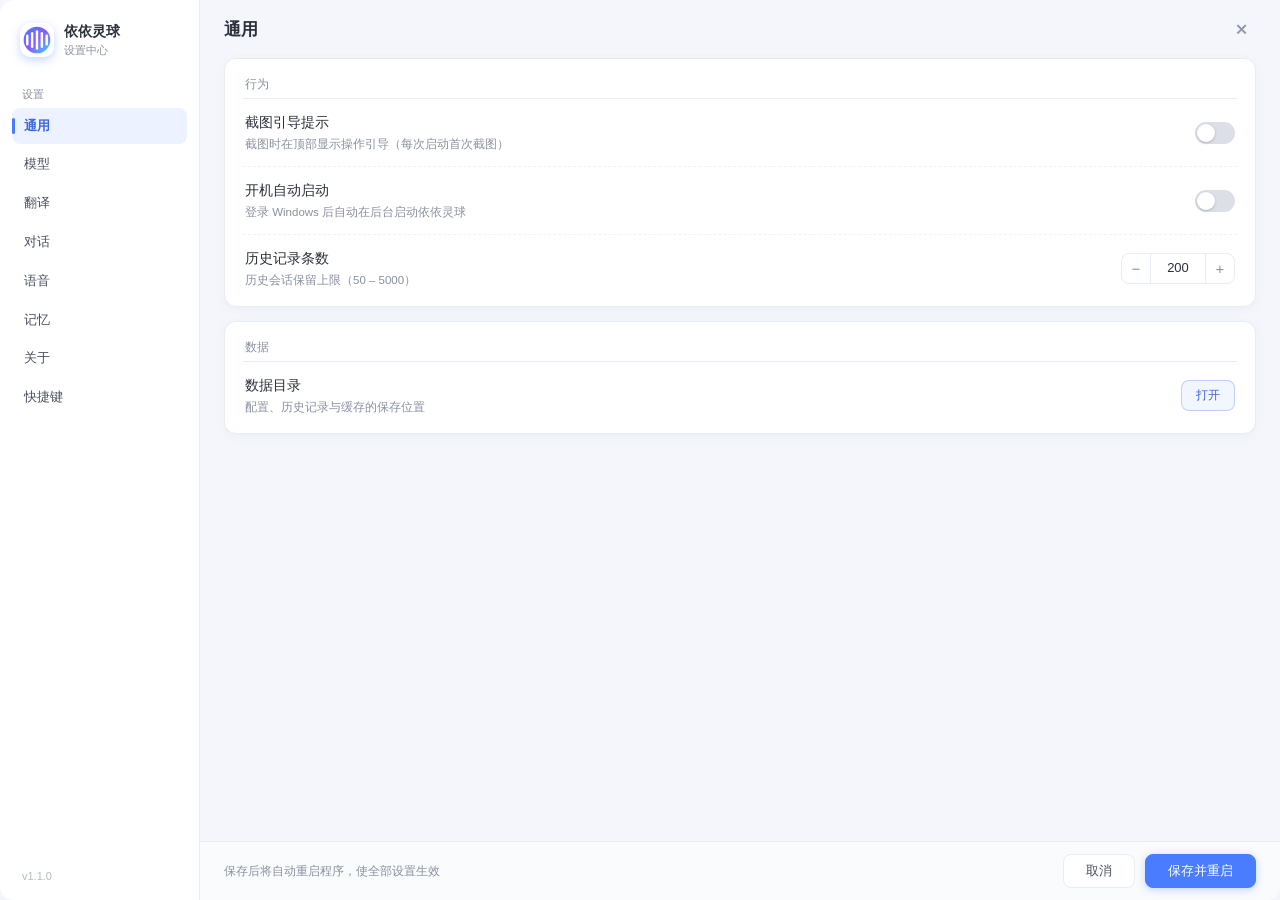
==== commit 2f3decd0: "依依灵球 v1.1.0：日常应用语义操作与聊天渲染修复 - 新增 app_action：微信/QQ/钉钉/飞书联系人查找与发消息，抖音/快手/哔哩哔哩/网易云/QQ音乐/腾讯视频/爱奇艺/优酷等客户端" ====
--- a/wwwroot/settings.html
+++ b/wwwroot/settings.html
@@ -292,7 +292,7 @@
     <div class="nav-item" data-page="about">关于</div>
     <div class="nav-item" data-page="shortcuts">快捷键</div>
 
-    <div id="nav-foot">v1.0.0</div>
+    <div id="nav-foot">v1.1.0</div>
   </aside>
 
   <main id="content">
@@ -661,7 +661,7 @@
           <div class="card-title">关于</div>
           <div class="row">
             <div class="info"><div class="t">版本</div></div>
-            <div class="ctl"><span class="about-val">1.0.0</span></div>
+            <div class="ctl"><span class="about-val">1.1.0</span></div>
           </div>
           <div class="row">
             <div class="info">
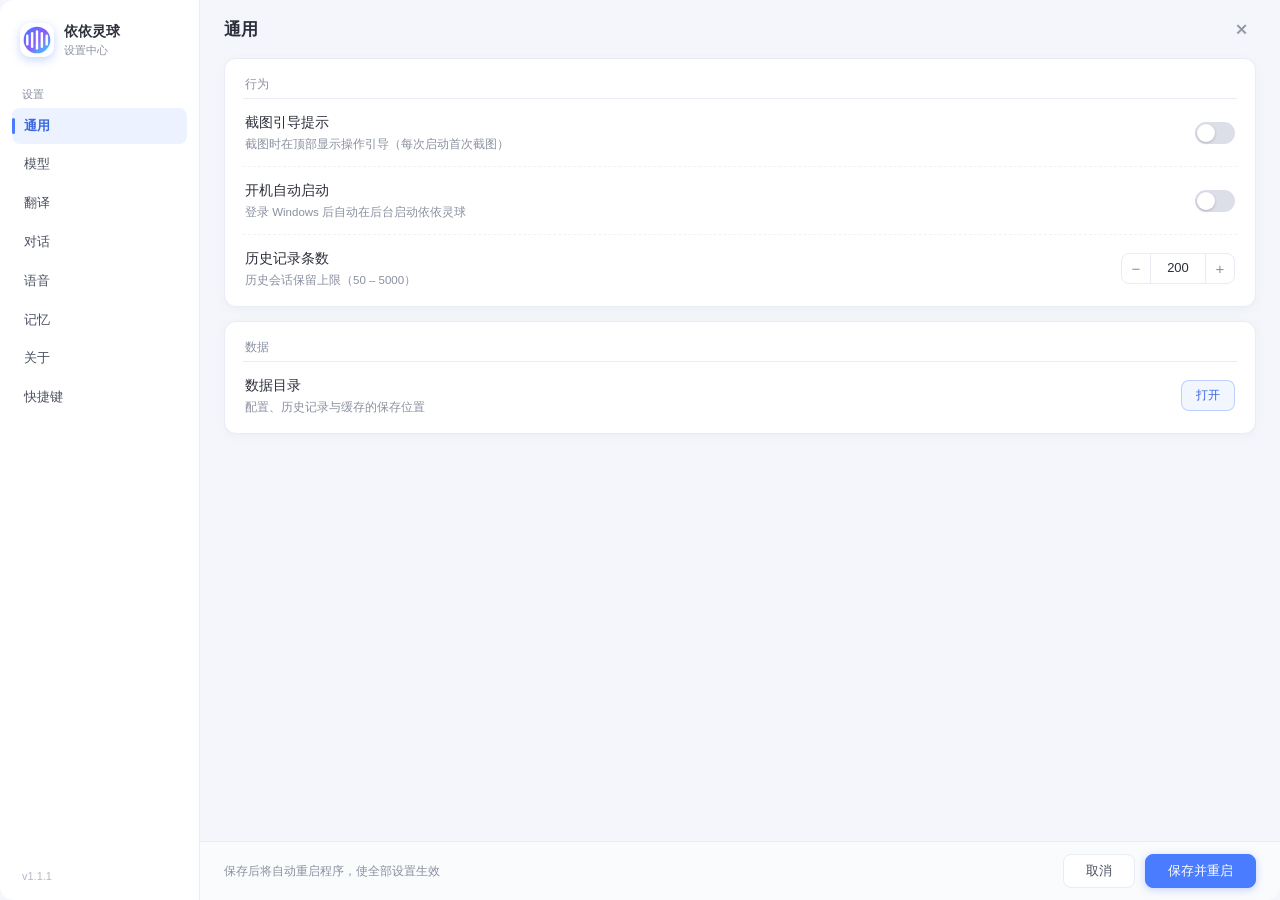
==== commit f4c6c632: "发布 v1.1.1：修复划词取词干扰复制粘贴" ====
--- a/wwwroot/settings.html
+++ b/wwwroot/settings.html
@@ -292,7 +292,7 @@
     <div class="nav-item" data-page="about">关于</div>
     <div class="nav-item" data-page="shortcuts">快捷键</div>
 
-    <div id="nav-foot">v1.1.0</div>
+    <div id="nav-foot">v1.1.1</div>
   </aside>
 
   <main id="content">
@@ -448,6 +448,13 @@
           <div class="card-title">划词行为</div>
           <div class="row">
             <div class="info">
+              <div class="t">选中文字后自动捕捉</div>
+              <div class="d">在外部应用划词后自动取词；关闭后不会注入 Ctrl+C，复制和粘贴不再受划词功能干扰</div>
+            </div>
+            <div class="ctl"><div class="switch" id="captureSelectedText"></div></div>
+          </div>
+          <div class="row">
+            <div class="info">
               <div class="t">选中后自动发音</div>
               <div class="d">划词翻译完成后自动朗读原词</div>
             </div>
@@ -661,7 +668,7 @@
           <div class="card-title">关于</div>
           <div class="row">
             <div class="info"><div class="t">版本</div></div>
-            <div class="ctl"><span class="about-val">1.1.0</span></div>
+            <div class="ctl"><span class="about-val">1.1.1</span></div>
           </div>
           <div class="row">
             <div class="info">
@@ -714,6 +721,7 @@
     $('#ocrModel').value = c.ocrModel || '';
     $('#titleModel').value = c.titleModel || '';
     $('#autoSpeak').classList.toggle('on', !!c.autoSpeak);
+    $('#captureSelectedText').classList.toggle('on', c.captureSelectedText !== false);
     $('#screenshotTip').classList.toggle('on', !!c.showScreenshotTip);
     $('#autoStart').classList.toggle('on', c.autoStart !== false);   // 默认勾选（旧配置无此字段时视为开启）
     $('#historyLimit').textContent = c.historyLimit;
@@ -759,6 +767,7 @@
   }
 
   $('#autoSpeak').addEventListener('click', (e) => e.target.classList.toggle('on'));
+  $('#captureSelectedText').addEventListener('click', (e) => e.target.classList.toggle('on'));
   $('#screenshotTip').addEventListener('click', (e) => e.target.classList.toggle('on'));
   $('#autoStart').addEventListener('click', (e) => e.target.classList.toggle('on'));
   $('#autoSpeakReply').addEventListener('click', (e) => e.target.classList.toggle('on'));
@@ -975,6 +984,7 @@
       ocrModel: $('#ocrModel').value,
       titleModel: $('#titleModel').value,
       autoSpeak: $('#autoSpeak').classList.contains('on'),
+      captureSelectedText: $('#captureSelectedText').classList.contains('on'),
       showScreenshotTip: $('#screenshotTip').classList.contains('on'),
       autoStart: $('#autoStart').classList.contains('on'),
       hotkeys: {
